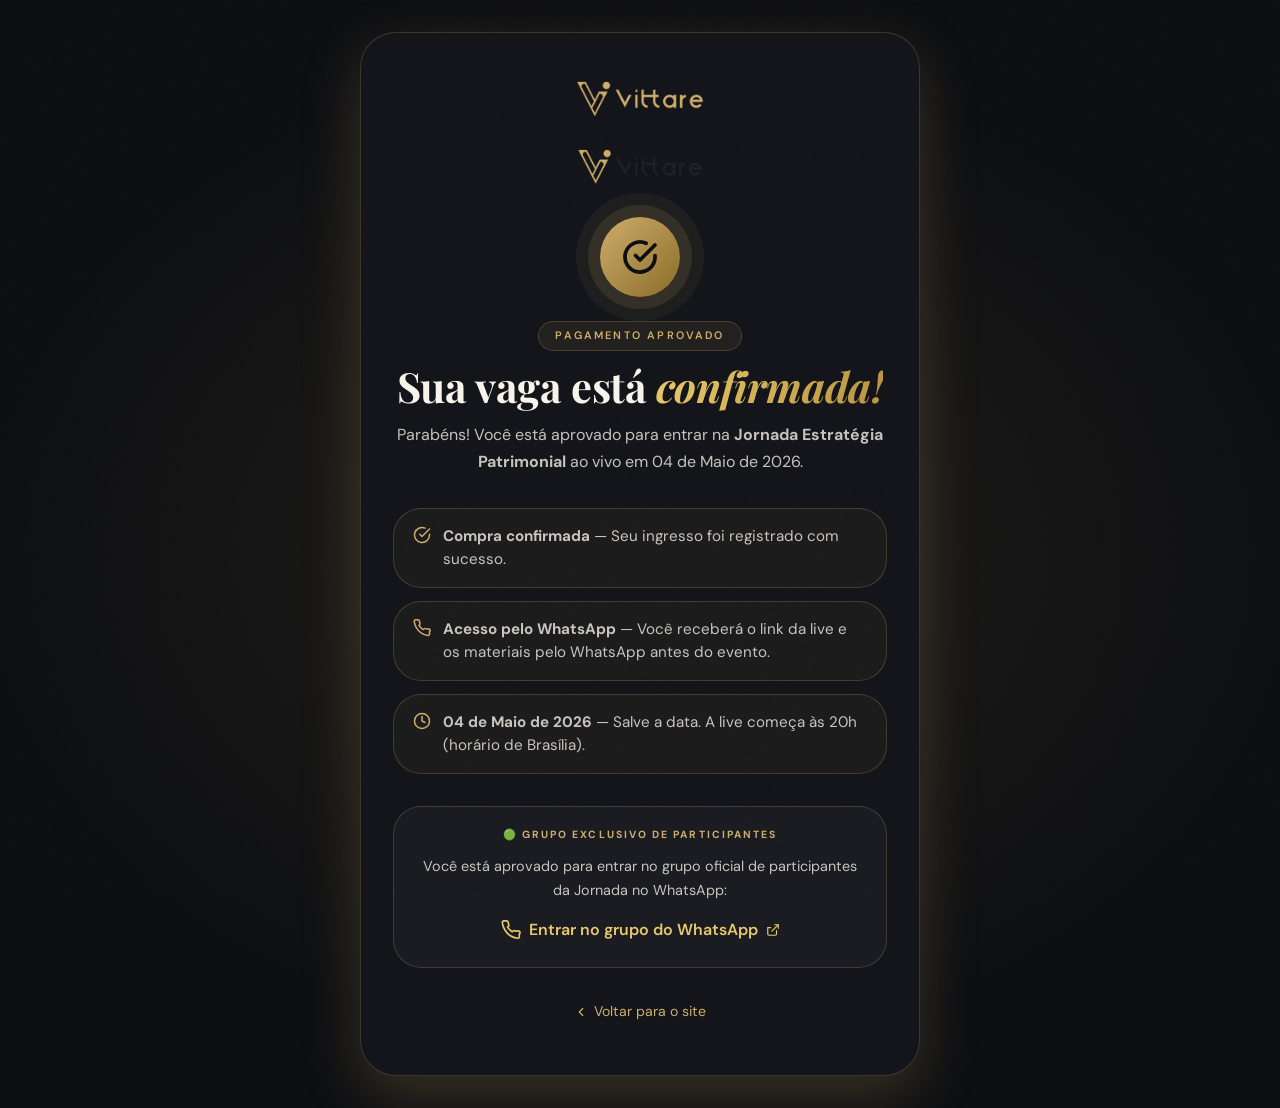
==== confirmacao.html @ de69b5aa "Site Vittare Live V2 Falta Pagamento e subir vídeo." ====
<!DOCTYPE html>
<html lang="pt-BR" data-theme="dark">
<head>
<meta charset="UTF-8"/>
<meta name="viewport" content="width=device-width,initial-scale=1.0"/>
<title>Jornada Estratégia Patrimonial</title>
<link rel="icon" href="[data-uri]" type="image/png"/>
<link rel="preconnect" href="https://fonts.googleapis.com"/>
<link href="https://fonts.googleapis.com/css2?family=Playfair+Display:ital,wght@0,400;0,600;0,700;1,400&family=DM+Sans:wght@300;400;500;600&display=swap" rel="stylesheet"/>
<link rel="stylesheet" href="styles.css"/>
<style>
  .conf-page {
    min-height: 100vh;
    display: flex; flex-direction: column;
    align-items: center; justify-content: center;
    padding: 2rem 1.5rem;
    background: var(--bg-0);
    text-align: center;
    position: relative; overflow: hidden;
  }
  .conf-page::before {
    content: '';
    position: absolute; inset: 0;
    background: radial-gradient(ellipse 80% 70% at 50% 50%, rgba(207,174,107,0.1) 0%, transparent 65%);
    pointer-events: none;
  }
  .conf-card {
    position: relative;
    max-width: 560px; width: 100%;
    background: var(--bg-1);
    border: 1px solid var(--brd-gold);
    border-radius: var(--r-xl);
    padding: 3rem 2rem;
    box-shadow: var(--sh-gold);
    animation: fadeInUp 0.6s ease both;
  }
  .conf-badge {
    width: 80px; height: 80px; border-radius: 50%;
    background: linear-gradient(135deg, var(--gold-400), var(--gold-600));
    display: flex; align-items: center; justify-content: center;
    margin: 0 auto 1.5rem;
    box-shadow: 0 0 0 12px rgba(207,174,107,0.12), 0 0 0 24px rgba(207,174,107,0.06);
    animation: pulse-badge 2.5s ease infinite;
  }
  .conf-badge svg { width: 36px; height: 36px; color: var(--bg-0); }
  @keyframes pulse-badge {
    0%,100% { box-shadow: 0 0 0 12px rgba(207,174,107,0.12), 0 0 0 24px rgba(207,174,107,0.06); }
    50%      { box-shadow: 0 0 0 16px rgba(207,174,107,0.08), 0 0 0 32px rgba(207,174,107,0.03); }
  }
  .conf-card h1 { font-size: clamp(1.8rem,5vw,2.6rem); margin-bottom: .75rem; }
  .conf-card h1 em {
    font-style: italic;
    background: linear-gradient(110deg, var(--gold-300), var(--gold-500));
    -webkit-background-clip: text; -webkit-text-fill-color: transparent;
    background-clip: text;
  }
  .conf-steps {
    margin: 2rem 0;
    display: flex; flex-direction: column; gap: .85rem;
    text-align: left;
  }
  .conf-step {
    display: flex; align-items: flex-start; gap: .75rem;
    padding: 1rem 1.2rem;
    border: 1px solid var(--brd-gold);
    border-radius: var(--r-lg);
    background: rgba(207,174,107,0.05);
  }
  .conf-step svg { color: var(--gold-400); flex-shrink: 0; margin-top: 1px; width: 18px; height: 18px; }
  .conf-step p { font-size: .95rem; line-height: 1.5; }
  .conf-whatsapp-box {
    background: var(--bg-2);
    border: 1px solid var(--brd-gold);
    border-radius: var(--r-lg);
    padding: 1.2rem 1.4rem;
    margin-bottom: 1.5rem;
  }
  .conf-whatsapp-box p.label-sm {
    font-size: .65rem; font-weight: 700; letter-spacing: .2em;
    text-transform: uppercase; color: var(--gold-400); margin-bottom: .6rem;
  }
  /* === LINK DO GRUPO WHATSAPP ===
     Substitua o href abaixo pelo link real do seu grupo */
  .conf-whatsapp-link {
    display: inline-flex; align-items: center; gap: .5rem;
    color: var(--gold-300); font-weight: 600; font-size: 1rem;
    word-break: break-all; transition: opacity .2s;
  }
  .conf-whatsapp-link:hover { opacity: .8; text-decoration: underline; }
  .conf-logo { height: 36px; width: auto; margin: 0 auto 2rem; display: block; }
  .conf-footer { margin-top: 2rem; }
  .conf-footer a {
    color: var(--gold-400); font-size: .88rem;
    text-decoration: none; display: inline-flex; align-items: center; gap: .35rem;
  }
  .conf-footer a:hover { text-decoration: underline; }
</style>
</head>
<body>
<div class="conf-page">
  <div class="conf-card">

    <img src="[data-uri]"  class="conf-logo logo--dark"  alt="Vittare"/>
    <img src="[data-uri]" class="conf-logo logo--light" alt="Vittare"/>

    <div class="conf-badge">
      <svg viewBox="0 0 24 24" fill="none" stroke="currentColor" stroke-width="2.5" stroke-linecap="round" stroke-linejoin="round"><path d="M22 11.08V12a10 10 0 1 1-5.93-9.14"/><polyline points="22 4 12 14.01 9 11.01"/></svg>
    </div>

    <span class="eyebrow" style="display:inline-block;margin-bottom:.75rem">Pagamento aprovado</span>
    <h1>Sua vaga está <em>confirmada!</em></h1>
    <p style="font-size:1rem;margin-bottom:1.5rem">Parabéns! Você está aprovado para entrar na <strong>Jornada Estratégia Patrimonial</strong> ao vivo em 04 de Maio de 2026.</p>

    <div class="conf-steps">
      <div class="conf-step">
        <svg viewBox="0 0 24 24" fill="none" stroke="currentColor" stroke-width="2" stroke-linecap="round" stroke-linejoin="round"><path d="M22 11.08V12a10 10 0 1 1-5.93-9.14"/><polyline points="22 4 12 14.01 9 11.01"/></svg>
        <p><strong>Compra confirmada</strong> — Seu ingresso foi registrado com sucesso.</p>
      </div>
      <div class="conf-step">
        <svg viewBox="0 0 24 24" fill="none" stroke="currentColor" stroke-width="2" stroke-linecap="round" stroke-linejoin="round"><path d="M22 16.92v3a2 2 0 0 1-2.18 2 19.79 19.79 0 0 1-8.63-3.07A19.5 19.5 0 0 1 4.69 12 19.79 19.79 0 0 1 1.61 3.21 2 2 0 0 1 3.58 1h3a2 2 0 0 1 2 1.72c.127.96.361 1.903.7 2.81a2 2 0 0 1-.45 2.11L7.91 8.56a16 16 0 0 0 5.53 5.53l.98-.82a2 2 0 0 1 2.11-.45c.907.339 1.85.573 2.81.7A2 2 0 0 1 22 16.92z"/></svg>
        <p><strong>Acesso pelo WhatsApp</strong> — Você receberá o link da live e os materiais pelo WhatsApp antes do evento.</p>
      </div>
      <div class="conf-step">
        <svg viewBox="0 0 24 24" fill="none" stroke="currentColor" stroke-width="2" stroke-linecap="round" stroke-linejoin="round"><circle cx="12" cy="12" r="10"/><polyline points="12 6 12 12 16 14"/></svg>
        <p><strong>04 de Maio de 2026</strong> — Salve a data. A live começa às 20h (horário de Brasília).</p>
      </div>
    </div>

    <!-- GRUPO WHATSAPP -->
    <div class="conf-whatsapp-box">
      <p class="label-sm">🟢 Grupo exclusivo de participantes</p>
      <p style="font-size:.9rem;margin-bottom:.85rem">Você está aprovado para entrar no grupo oficial de participantes da Jornada no WhatsApp:</p>
      <!-- === SUBSTITUA O HREF PELO LINK REAL DO GRUPO WHATSAPP === -->
      <a class="conf-whatsapp-link" href="COLE_AQUI_O_LINK_DO_GRUPO_WHATSAPP" target="_blank" rel="noopener">
        <svg width="20" height="20" viewBox="0 0 24 24" fill="none" stroke="currentColor" stroke-width="2" stroke-linecap="round" stroke-linejoin="round"><path d="M22 16.92v3a2 2 0 0 1-2.18 2 19.79 19.79 0 0 1-8.63-3.07A19.5 19.5 0 0 1 4.69 12 19.79 19.79 0 0 1 1.61 3.21 2 2 0 0 1 3.58 1h3a2 2 0 0 1 2 1.72c.127.96.361 1.903.7 2.81a2 2 0 0 1-.45 2.11L7.91 8.56a16 16 0 0 0 5.53 5.53l.98-.82a2 2 0 0 1 2.11-.45c.907.339 1.85.573 2.81.7A2 2 0 0 1 22 16.92z"/></svg>
        Entrar no grupo do WhatsApp
        <svg width="14" height="14" viewBox="0 0 24 24" fill="none" stroke="currentColor" stroke-width="2" stroke-linecap="round" stroke-linejoin="round"><path d="M18 13v6a2 2 0 0 1-2 2H5a2 2 0 0 1-2-2V8a2 2 0 0 0 1 0h4"/><polyline points="15 3 21 3 21 9"/><line x1="10" y1="14" x2="21" y2="3"/></svg>
      </a>
    </div>

    <div class="conf-footer">
      <a href="index.html">
        <svg width="14" height="14" viewBox="0 0 24 24" fill="none" stroke="currentColor" stroke-width="2" stroke-linecap="round" stroke-linejoin="round"><polyline points="15 18 9 12 15 6"/></svg>
        Voltar para o site
      </a>
    </div>
  </div>
</div>

<script>
  const t = localStorage.getItem('vt_theme') || 'dark';
  document.documentElement.dataset.theme = t;
</script>
</body>
</html>
---- styles.css ----
/* =============================================================
   VITTARE — LP LIVE  |  styles.css
   Paleta: Dourado luxo + modo claro/escuro
   ============================================================= */

/* ---------- Google Fonts ---------- */
@import url('https://fonts.googleapis.com/css2?family=Playfair+Display:ital,wght@0,400;0,600;0,700;0,900;1,400;1,700&family=DM+Sans:wght@300;400;500;600&display=swap');

/* ---------- Reset ---------- */
*, *::before, *::after { box-sizing: border-box; margin: 0; padding: 0; }
html { scroll-behavior: smooth; font-size: 16px; }
img  { max-width: 100%; display: block; }
a    { text-decoration: none; color: inherit; }

/* =============================================================
   DARK THEME (default)
   ============================================================= */
:root {
  /* Dourados */
  --gold-100: #fdf3dc;
  --gold-200: #f5dfa0;
  --gold-300: #e8c96a;
  --gold-400: #cfae6b;
  --gold-500: #b8943f;
  --gold-600: #8a6c28;
  --gold-700: #5c4718;

  /* Fundo escuro */
  --bg-0:   #0e0f12;
  --bg-1:   #14151a;
  --bg-2:   #1a1c22;
  --bg-3:   #22242c;
  --bg-4:   #2a2d38;

  /* Texto */
  --text-h:  #f8f4ec;
  --text-b:  rgba(248,244,236,0.78);
  --text-m:  rgba(248,244,236,0.52);
  --text-s:  rgba(248,244,236,0.32);

  /* Bordas */
  --brd-gold: rgba(207,174,107,0.22);
  --brd-sub:  rgba(255,255,255,0.07);

  /* Sombras */
  --sh-gold: 0 20px 60px rgba(207,174,107,0.22);
  --sh-card: 0 12px 40px rgba(0,0,0,0.45);
  --sh-glow: 0 0 60px rgba(207,174,107,0.15);

  /* Superfície */
  --surf-a: rgba(255,255,255,0.03);
  --surf-b: rgba(255,255,255,0.055);

  /* Componentes */
  --btn-text: #0e0f12;
  --input-bg: rgba(255,255,255,0.05);
  --overlay:  rgba(0,0,0,0.75);

  /* Transitions */
  --tr: all 0.22s cubic-bezier(0.4,0,0.2,1);

  /* Radius */
  --r-sm: 0.75rem;
  --r-md: 1.25rem;
  --r-lg: 1.75rem;
  --r-xl: 2.25rem;
  --r-full: 999px;
}

/* =============================================================
   LIGHT THEME
   ============================================================= */
[data-theme="light"] {
  --bg-0:   #faf8f4;
  --bg-1:   #f4f0e8;
  --bg-2:   #ede8da;
  --bg-3:   #e5dfc9;
  --bg-4:   #d9d1b8;

  --text-h:  #1a1409;
  --text-b:  rgba(26,20,9,0.78);
  --text-m:  rgba(26,20,9,0.55);
  --text-s:  rgba(26,20,9,0.35);

  --brd-gold: rgba(140,100,30,0.28);
  --brd-sub:  rgba(0,0,0,0.08);

  --sh-gold: 0 20px 60px rgba(140,100,30,0.18);
  --sh-card: 0 8px 32px rgba(0,0,0,0.1);
  --sh-glow: 0 0 60px rgba(140,100,30,0.12);

  --surf-a: rgba(0,0,0,0.03);
  --surf-b: rgba(0,0,0,0.055);

  --btn-text: #faf8f4;
  --input-bg: rgba(0,0,0,0.04);
  --overlay:  rgba(0,0,0,0.6);

  --gold-400: #a0782c;
  --gold-300: #c49840;
  --brd-gold: rgba(140,100,30,0.25);
}

/* =============================================================
   BASE
   ============================================================= */
body {
  background: var(--bg-1);
  color: var(--text-b);
  font-family: 'DM Sans', sans-serif;
  line-height: 1.65;
  min-height: 100vh;
  transition: background 0.35s ease, color 0.35s ease;
  overflow-x: hidden;
}

/* Grain overlay */
body::before {
  content: '';
  position: fixed; inset: 0;
  background-image: url("data:image/svg+xml,%3Csvg viewBox='0 0 256 256' xmlns='http://www.w3.org/2000/svg'%3E%3Cfilter id='noise'%3E%3CfeTurbulence type='fractalNoise' baseFrequency='0.9' numOctaves='4' stitchTiles='stitch'/%3E%3C/filter%3E%3Crect width='100%25' height='100%25' filter='url(%23noise)' opacity='0.025'/%3E%3C/svg%3E");
  pointer-events: none; z-index: 9999; opacity: 0.4;
}

h1, h2, h3, h4 {
  font-family: 'Playfair Display', Georgia, serif;
  color: var(--text-h);
  line-height: 1.1;
  letter-spacing: -0.01em;
}
h1 { font-size: clamp(2.4rem, 6vw, 5rem); }
h2 { font-size: clamp(1.9rem, 4vw, 3.4rem); }
h3 { font-size: clamp(1.3rem, 2.5vw, 2rem); }
p  { font-size: 1.02rem; line-height: 1.72; color: var(--text-b); }

.eyebrow {
  display: inline-flex; align-items: center; gap: 0.5rem;
  padding: 0.32rem 1rem;
  border-radius: var(--r-full);
  border: 1px solid var(--brd-gold);
  background: rgba(207,174,107,0.08);
  color: var(--gold-400);
  font-family: 'DM Sans', sans-serif;
  font-size: 0.68rem; font-weight: 600;
  letter-spacing: 0.2em; text-transform: uppercase;
  margin-bottom: 1.1rem;
}

.container { max-width: 1180px; margin: 0 auto; padding: 0 1.5rem; }
section    { padding: 5.5rem 0; }

/* =============================================================
   THEME TOGGLE
   ============================================================= */
.theme-toggle {
  display: flex; align-items: center; justify-content: center;
  width: 44px; height: 24px;
  border-radius: var(--r-full);
  border: 1.5px solid var(--brd-gold);
  background: var(--bg-3);
  cursor: pointer; position: relative;
  transition: var(--tr); flex-shrink: 0;
}
.theme-toggle::after {
  content: '';
  position: absolute; left: 3px;
  width: 16px; height: 16px;
  border-radius: 50%;
  background: linear-gradient(135deg, var(--gold-300), var(--gold-500));
  transition: transform 0.3s cubic-bezier(0.4,0,0.2,1), background 0.3s ease;
  box-shadow: 0 2px 6px rgba(0,0,0,0.3);
}
[data-theme="light"] .theme-toggle::after {
  transform: translateX(20px);
  background: linear-gradient(135deg, var(--gold-500), var(--gold-700));
}
.theme-toggle__icons {
  display: flex; align-items: center; justify-content: space-between;
  width: 100%; padding: 0 4px; position: relative; z-index: 1;
  pointer-events: none;
}
.theme-toggle__icons svg { width: 9px; height: 9px; color: var(--text-m); }

/* =============================================================
   NAVBAR
   ============================================================= */
.navbar {
  position: sticky; top: 0; z-index: 100;
  background: rgba(14,15,18,0.88);
  backdrop-filter: blur(20px) saturate(1.4);
  border-bottom: 1px solid var(--brd-gold);
  transition: background 0.35s ease;
}
[data-theme="light"] .navbar {
  background: rgba(250,248,244,0.9);
}
.navbar__inner {
  display: flex; align-items: center; justify-content: space-between;
  gap: 1rem; padding: 0.9rem 1.5rem;
  max-width: 1180px; margin: 0 auto;
}
.navbar__logo-wrap {
  display: flex; align-items: center; gap: 0.9rem;
}
/* =============================================
   🖼️  LOGO — Substitua o src pelo caminho da
   sua logo real ou mantenha o base64 abaixo
   ============================================= */
.navbar__logo {
  height: 40px; width: auto;
  filter: drop-shadow(0 2px 8px rgba(207,174,107,0.45));
  transition: filter 0.3s ease;
}
.navbar__logo:hover {
  filter: drop-shadow(0 4px 16px rgba(207,174,107,0.65));
}
.navbar__right {
  display: flex; align-items: center; gap: 1rem;
}
.navbar__progress-bar {
  height: 2px; width: 100%; background: var(--bg-4);
}
.navbar__progress-fill {
  height: 2px;
  background: linear-gradient(90deg, var(--gold-600), var(--gold-300), var(--gold-500));
  width: 0%; transition: width 0.4s ease;
}
.navbar__urgency {
  font-size: 0.67rem; letter-spacing: 0.18em; text-transform: uppercase;
  color: var(--text-m); padding: 0.45rem 1.5rem;
  text-align: center;
  border-top: 1px solid rgba(207,174,107,0.06);
  max-width: 1180px; margin: 0 auto;
}

/* =============================================================
   BUTTONS
   ============================================================= */
.btn {
  display: inline-flex; align-items: center; justify-content: center;
  gap: 0.5rem; padding: 0.9rem 2rem;
  border-radius: var(--r-full);
  font-family: 'DM Sans', sans-serif;
  font-weight: 600; font-size: 0.88rem;
  letter-spacing: 0.06em; text-transform: uppercase;
  cursor: pointer; border: none;
  transition: var(--tr); white-space: nowrap;
}

/* Primary gold */
.btn--primary {
  background: linear-gradient(135deg, var(--gold-300) 0%, var(--gold-500) 55%, var(--gold-600) 100%);
  color: var(--btn-text);
  box-shadow: var(--sh-gold), inset 0 1px 0 rgba(255,255,255,0.2);
  position: relative; overflow: hidden;
}
.btn--primary::before {
  content: ''; position: absolute; inset: 0;
  background: linear-gradient(135deg, rgba(255,255,255,0.15), transparent);
  opacity: 0; transition: opacity 0.22s ease;
}
.btn--primary:hover::before { opacity: 1; }
.btn--primary:hover { transform: translateY(-2px); box-shadow: 0 28px 70px rgba(207,174,107,0.32), inset 0 1px 0 rgba(255,255,255,0.2); }
.btn--primary:active { transform: translateY(0); }

/* Secondary outline */
.btn--secondary {
  background: transparent;
  color: var(--gold-400);
  border: 1.5px solid var(--brd-gold);
}
.btn--secondary:hover {
  background: rgba(207,174,107,0.1);
  border-color: var(--gold-400);
}

/* Tertiary: filled outline for ticket selection */
.btn--tier {
  display: flex; flex-direction: column; align-items: center;
  padding: 1.4rem 1.6rem; border-radius: var(--r-lg);
  border: 2px solid var(--brd-gold);
  background: var(--surf-a);
  color: var(--text-h);
  cursor: pointer; transition: var(--tr);
  text-transform: none; letter-spacing: 0; font-size: 1rem;
  gap: 0.25rem; min-width: 140px;
  position: relative; overflow: hidden;
}
.btn--tier::before {
  content: ''; position: absolute; inset: 0;
  background: linear-gradient(135deg, rgba(207,174,107,0.12), transparent);
  opacity: 0; transition: opacity 0.22s;
}
.btn--tier:hover::before { opacity: 1; }
.btn--tier:hover {
  border-color: var(--gold-400);
  transform: translateY(-3px);
  box-shadow: 0 12px 32px rgba(207,174,107,0.2);
}
.btn--tier.active {
  border-color: var(--gold-300);
  background: linear-gradient(135deg, rgba(207,174,107,0.18), rgba(207,174,107,0.06));
  box-shadow: 0 0 0 3px rgba(207,174,107,0.15), 0 12px 32px rgba(207,174,107,0.18);
}
.btn--tier.active::after {
  content: '✓';
  position: absolute; top: 8px; right: 10px;
  font-size: 0.75rem; color: var(--gold-400);
  font-family: 'DM Sans', sans-serif;
}
.btn--tier__label  { font-weight: 700; font-size: 1rem; }
.btn--tier__price  { font-family: 'Playfair Display', serif; font-size: 1.6rem; font-weight: 700; color: var(--gold-400); line-height: 1; }
.btn--tier__tag    { font-size: 0.7rem; color: var(--text-m); font-weight: 400; }
.btn--tier__badge  {
  position: absolute; top: -1px; left: 50%; transform: translateX(-50%);
  background: linear-gradient(90deg, var(--gold-500), var(--gold-300));
  color: var(--btn-text); font-size: 0.58rem; font-weight: 700;
  letter-spacing: 0.15em; text-transform: uppercase;
  padding: 0.22rem 0.7rem; border-radius: 0 0 var(--r-sm) var(--r-sm);
}

.btn--full  { width: 100%; }
.btn--sm    { padding: 0.55rem 1.3rem; font-size: 0.78rem; }
.btn--lg    { padding: 1.1rem 2.4rem; font-size: 0.96rem; }

/* =============================================================
   CARDS
   ============================================================= */
.card {
  border-radius: var(--r-xl);
  border: 1px solid var(--brd-gold);
  background: var(--surf-a);
  padding: 2rem;
  transition: background 0.35s ease, border-color 0.35s ease;
}
.card--dark  { background: var(--bg-0); }
.card--glass {
  background: var(--surf-b);
  backdrop-filter: blur(12px);
}

/* =============================================================
   HERO
   ============================================================= */
.hero {
  position: relative; overflow: hidden;
  padding: 5.5rem 0 4.5rem;
  background: var(--bg-0);
}
/* =============================================
   🎨 HERO BACKGROUND — troque o gradiente por
   uma imagem: background-image: url('hero.jpg');
   ============================================= */
.hero::before {
  content: '';
  position: absolute; inset: 0;
  background:
    radial-gradient(ellipse 80% 60% at 72% 15%, rgba(207,174,107,0.13) 0%, transparent 55%),
    radial-gradient(ellipse 50% 40% at 15% 80%, rgba(184,148,63,0.08) 0%, transparent 50%),
    radial-gradient(ellipse 100% 50% at 50% 100%, rgba(14,15,18,0.8) 0%, transparent 60%);
  pointer-events: none;
}
.hero__grid {
  position: relative; display: grid;
  gap: 3.5rem; align-items: center;
}
@media(min-width:1024px){ .hero__grid { grid-template-columns: 1.15fr 0.85fr; } }

.hero__badge {
  display: inline-flex; flex-wrap: wrap; align-items: center; gap: 0.6rem;
  padding: 0.45rem 1.1rem; border-radius: var(--r-full);
  border: 1px solid rgba(207,174,107,0.25);
  background: rgba(207,174,107,0.07);
  margin-bottom: 1.6rem; font-size: 0.68rem;
  font-weight: 600; letter-spacing: 0.2em; text-transform: uppercase;
  color: var(--gold-300);
}
.hero__badge .dot {
  width: 6px; height: 6px; border-radius: 50%;
  background: #e05c5c;
  box-shadow: 0 0 0 3px rgba(224,92,92,0.25);
  animation: pulse-dot 1.8s ease infinite;
}
@keyframes pulse-dot {
  0%,100% { box-shadow: 0 0 0 3px rgba(224,92,92,0.25); }
  50%      { box-shadow: 0 0 0 6px rgba(224,92,92,0.1); }
}

.hero h1 em {
  font-style: italic;
  background: linear-gradient(110deg, var(--gold-300) 0%, var(--gold-500) 55%, var(--gold-200) 100%);
  -webkit-background-clip: text; -webkit-text-fill-color: transparent;
  background-clip: text;
}
.hero__bullets {
  margin-top: 2rem;
  border: 1px solid var(--brd-gold);
  background: var(--surf-a);
  border-radius: var(--r-xl); padding: 1.5rem 1.8rem;
  display: flex; flex-direction: column; gap: 0.85rem;
  backdrop-filter: blur(10px);
}
.hero__cta-row { margin-top: 2.2rem; display: flex; flex-wrap: wrap; gap: 1rem; align-items: center; }
.hero__lock {
  display: inline-flex; align-items: center; gap: 0.45rem;
  font-size: 0.83rem; color: var(--text-m);
}
.hero__lock svg { color: var(--gold-400); }

/* =============================================
   📸 EVENT CARD — área de foto/vídeo destacada
   ============================================= */
.event-card {
  border-radius: var(--r-xl);
  border: 1px solid var(--brd-gold);
  background: var(--bg-1);
  overflow: hidden;
  box-shadow: var(--sh-card), var(--sh-glow);
}
/* Área de mídia do evento (foto ou thumbnail) */
.event-card__media {
  /* === 📸 ÁREA DE FOTO DO EVENTO ===
     Coloque aqui a imagem do evento:
     background-image: url('foto-evento.jpg');
     Ou remova o placeholder abaixo e use uma tag <img>
  */
  width: 100%; height: 180px;
  background: linear-gradient(135deg, var(--bg-3) 0%, var(--bg-4) 100%);
  display: flex; align-items: center; justify-content: center;
  position: relative; overflow: hidden;
}
.event-card__media-placeholder {
  display: flex; flex-direction: column; align-items: center; gap: 0.6rem;
  color: var(--text-m);
}
.event-card__media-placeholder svg { width: 36px; height: 36px; color: var(--brd-gold); }
.event-card__media-placeholder p { font-size: 0.75rem; letter-spacing: 0.1em; }
.event-card__body { padding: 1.5rem; }
.event-card__header {
  display: flex; align-items: flex-start;
  justify-content: space-between; gap: 1rem; margin-bottom: 1.2rem;
}
.event-card__name { font-size: 0.62rem; font-weight: 600; letter-spacing: 0.2em; text-transform: uppercase; color: var(--gold-400); margin-bottom: 0.35rem; }
.event-card__title { font-size: 1.25rem; }
.event-card__price-box {
  border-radius: var(--r-md); border: 1px solid var(--brd-gold);
  background: rgba(207,174,107,0.08);
  padding: 0.6rem 0.9rem; text-align: right; flex-shrink: 0;
}
.event-card__price-lbl { font-size: 0.58rem; letter-spacing: 0.18em; text-transform: uppercase; color: var(--text-s); }
.event-card__price-val { font-family: 'Playfair Display', serif; font-size: 1.5rem; font-weight: 700; color: var(--gold-300); line-height: 1; }

.event-card__details { display: grid; gap: 0.5rem; margin-bottom: 1.1rem; }
.event-card__detail {
  display: flex; align-items: center; gap: 0.65rem;
  padding: 0.75rem 0.9rem;
  border: 1px solid var(--brd-sub); border-radius: var(--r-sm);
  background: var(--bg-0);
  font-size: 0.86rem; color: var(--text-b);
}
.event-card__detail svg { color: var(--gold-400); flex-shrink: 0; width: 16px; height: 16px; }

/* =============================================================
   COUNTDOWN (animated flip style)
   ============================================================= */
.countdown-wrap { margin: 1.4rem 0; }
.countdown-lbl {
  font-size: 0.62rem; font-weight: 600; letter-spacing: 0.2em;
  text-transform: uppercase; color: var(--gold-400);
  text-align: center; margin-bottom: 0.75rem;
}
.countdown {
  display: grid; grid-template-columns: repeat(4,1fr); gap: 0.5rem;
}
.cd-unit {
  display: flex; flex-direction: column; align-items: center;
  position: relative;
}
.cd-card {
  width: 100%;
  background: linear-gradient(180deg, var(--bg-3) 0%, var(--bg-2) 100%);
  border: 1px solid var(--brd-gold);
  border-radius: var(--r-md);
  padding: 0.7rem 0.3rem;
  text-align: center;
  position: relative; overflow: hidden;
  box-shadow: 0 4px 12px rgba(0,0,0,0.3);
}
/* shine line */
.cd-card::before {
  content: '';
  position: absolute; top: 50%; left: 0; right: 0;
  height: 1px; background: var(--brd-sub);
}
.cd-card::after {
  content: '';
  position: absolute; top: 0; left: -100%;
  width: 60%; height: 100%;
  background: linear-gradient(90deg, transparent, rgba(255,255,255,0.04), transparent);
  animation: cd-shine 3s ease infinite;
}
@keyframes cd-shine {
  0%   { left: -60%; }
  100% { left: 160%; }
}
.cd-num {
  font-family: 'Playfair Display', serif;
  font-size: 2rem; font-weight: 700;
  color: var(--gold-300); line-height: 1;
  display: block;
  transition: transform 0.18s cubic-bezier(0.4,0,0.2,1), opacity 0.18s ease;
}
.cd-num.flip { transform: rotateX(90deg); opacity: 0; }
.cd-lbl {
  font-size: 0.52rem; letter-spacing: 0.18em; text-transform: uppercase;
  color: var(--text-m); margin-top: 0.35rem;
}

/* =============================================================
   TICKER
   ============================================================= */
.ticker {
  background: linear-gradient(90deg, var(--gold-600), var(--gold-500), var(--gold-400), var(--gold-500), var(--gold-600));
  overflow: hidden; white-space: nowrap; padding: 0.7rem 0;
}
.ticker__track {
  display: inline-flex; min-width: 200%; gap: 2.5rem;
  animation: marquee 32s linear infinite;
}
.ticker__item {
  font-family: 'DM Sans', sans-serif;
  font-size: 0.72rem; font-weight: 700;
  letter-spacing: 0.2em; text-transform: uppercase;
  color: var(--bg-0); flex-shrink: 0;
}
.ticker__sep { color: rgba(0,0,0,0.3); }
@keyframes marquee {
  0%   { transform: translateX(0); }
  100% { transform: translateX(-50%); }
}

/* =============================================================
   SECTION DIVIDER
   ============================================================= */
.divider-gold {
  width: 64px; height: 2px;
  background: linear-gradient(90deg, transparent, var(--gold-400), transparent);
  margin: 1.2rem 0;
}

/* =============================================================
   LEARN CAROUSEL
   ============================================================= */
.carousel-section { background: var(--bg-0); overflow: hidden; }
.carousel-section .eyebrow { margin-bottom: 0.5rem; }

.carousel-track-wrap {
  position: relative; overflow: hidden;
  margin: 2.5rem -1.5rem 0; padding: 0 1.5rem;
  cursor: grab;
}
.carousel-track-wrap:active { cursor: grabbing; }
.carousel-track {
  display: flex; gap: 1.25rem;
  transition: transform 0.45s cubic-bezier(0.25,0.46,0.45,0.94);
  will-change: transform; user-select: none;
}
.learn-card {
  border-radius: var(--r-xl);
  border: 1px solid var(--brd-gold);
  background: linear-gradient(145deg, var(--bg-2) 0%, var(--bg-1) 100%);
  padding: 1.75rem;
  min-width: 280px; max-width: 280px;
  flex-shrink: 0;
  transition: transform 0.22s ease, box-shadow 0.22s ease;
  position: relative; overflow: hidden;
}
.learn-card::before {
  content: '';
  position: absolute; top: 0; left: 0; right: 0; height: 3px;
  background: linear-gradient(90deg, transparent, var(--gold-400), transparent);
  opacity: 0; transition: opacity 0.22s;
}
.learn-card:hover { transform: translateY(-4px); box-shadow: 0 16px 40px rgba(0,0,0,0.35); }
.learn-card:hover::before { opacity: 1; }
.learn-card__num {
  width: 2.8rem; height: 2.8rem;
  border-radius: var(--r-sm);
  background: linear-gradient(135deg, var(--gold-400), var(--gold-600));
  display: flex; align-items: center; justify-content: center;
  font-family: 'Playfair Display', serif;
  font-size: 1rem; font-weight: 700;
  color: var(--bg-0); margin-bottom: 1rem;
  box-shadow: 0 4px 12px rgba(184,148,63,0.3);
}
.learn-card p { font-size: 0.96rem; line-height: 1.6; }

.carousel-controls {
  display: flex; align-items: center; justify-content: center;
  gap: 1rem; margin-top: 1.75rem;
}
.carousel-btn {
  width: 44px; height: 44px;
  border-radius: 50%; border: 1.5px solid var(--brd-gold);
  background: var(--surf-a);
  color: var(--gold-400);
  display: flex; align-items: center; justify-content: center;
  cursor: pointer; transition: var(--tr);
}
.carousel-btn:hover { background: rgba(207,174,107,0.12); border-color: var(--gold-400); }
.carousel-btn svg { width: 18px; height: 18px; }
.carousel-dots { display: flex; gap: 0.4rem; }
.carousel-dot {
  width: 6px; height: 6px; border-radius: 50%;
  background: var(--text-s); cursor: pointer; transition: var(--tr);
}
.carousel-dot.active {
  width: 24px; border-radius: 3px;
  background: linear-gradient(90deg, var(--gold-400), var(--gold-300));
}

/* =============================================================
   GOLDEN HIGHLIGHT BAND
   ============================================================= */
.gold-band {
  background: linear-gradient(135deg, var(--gold-700) 0%, var(--gold-600) 35%, var(--gold-500) 65%, var(--gold-600) 100%);
  padding: 4rem 0; position: relative; overflow: hidden;
}
.gold-band::before {
  content: '';
  position: absolute; inset: 0;
  background: url("data:image/svg+xml,%3Csvg width='60' height='60' viewBox='0 0 60 60' xmlns='http://www.w3.org/2000/svg'%3E%3Cpath d='M30 0L60 30L30 60L0 30Z' fill='none' stroke='rgba(255,255,255,0.04)' stroke-width='1'/%3E%3C/svg%3E") repeat;
}
.gold-band h2 { color: var(--bg-0); }
.gold-band p  { color: rgba(14,15,18,0.75); }
.gold-band .eyebrow {
  border-color: rgba(14,15,18,0.2); background: rgba(14,15,18,0.1); color: var(--bg-0);
}

/* =============================================================
   AUTHORITY
   ============================================================= */
.authority-grid { display: grid; gap: 3rem; align-items: center; }
@media(min-width:1024px){ .authority-grid { grid-template-columns: 1fr 1fr; } }
/* =============================================
   📸 SPEAKER PHOTO — substitua por sua foto:
   .speaker-photo img { ... }
   ============================================= */
.speaker-card {
  border-radius: var(--r-xl);
  border: 1px solid var(--brd-gold);
  background: var(--bg-0);
  overflow: hidden; box-shadow: var(--sh-card);
}
.speaker-card__photo {
  /* === 📸 FOTO DO PALESTRANTE ===
     Remova o placeholder e use: <img src="foto.jpg" alt="...">
     Ou defina: background-image: url('foto.jpg');
  */
  width: 100%; height: 240px;
  background: linear-gradient(135deg, var(--bg-3), var(--bg-4));
  display: flex; align-items: center; justify-content: center;
  color: var(--text-m); font-size: 0.8rem; gap: 0.5rem;
  flex-direction: column;
}
.speaker-card__photo svg { width: 40px; height: 40px; color: var(--brd-gold); }
.speaker-card__body { padding: 1.75rem; }
.mini-cards { display: grid; gap: 1rem; margin-top: 1.75rem; }
@media(min-width:640px){ .mini-cards { grid-template-columns: 1fr 1fr; } }
.mini-card {
  border-radius: var(--r-lg);
  border: 1px solid var(--brd-gold);
  background: var(--surf-a);
  padding: 1.2rem 1.4rem; transition: var(--tr);
}
.mini-card:hover { background: rgba(207,174,107,0.06); }
.mini-card__icon {
  display: flex; align-items: center; gap: 0.5rem;
  color: var(--gold-400); margin-bottom: 0.6rem;
}
.mini-card__icon-lbl { font-size: 0.62rem; font-weight: 700; letter-spacing: 0.18em; text-transform: uppercase; }
.mini-card p { font-size: 0.9rem; }

/* =============================================================
   AUDIENCE / NEGATIVE
   ============================================================= */
.dual-grid { display: grid; gap: 1.5rem; }
@media(min-width:1024px){ .dual-grid { grid-template-columns: 1fr 1fr; } }

.bullet-list { display: flex; flex-direction: column; gap: 0.85rem; margin-top: 1.6rem; }
.bullet-item {
  display: flex; align-items: flex-start; gap: 0.75rem;
}
.bullet-item svg { flex-shrink: 0; margin-top: 2px; width: 18px; height: 18px; color: var(--gold-400); }
.bullet-item p { font-size: 0.97rem; }

/* =============================================================
   TICKET SELECTOR
   ============================================================= */
.ticket-section { background: var(--bg-0); }
.ticket-selector {
  display: flex; flex-wrap: wrap; gap: 1rem;
  margin: 2rem 0 2.5rem; justify-content: center;
}

/* =============================================================
   OFFER / PRICING
   ============================================================= */
.offer-section { background: var(--bg-2); }
.offer-grid { display: grid; gap: 1.5rem; }
@media(min-width:1024px){ .offer-grid { grid-template-columns: 1fr 0.9fr; } }

.price-card {
  border-radius: var(--r-xl);
  border: 1px solid transparent;
  background:
    linear-gradient(var(--bg-1), var(--bg-1)) padding-box,
    linear-gradient(145deg, var(--gold-300), var(--gold-500), var(--gold-700)) border-box;
  padding: 2rem;
  box-shadow: var(--sh-gold);
}
.price-card__amount {
  font-family: 'Playfair Display', serif;
  font-size: clamp(3rem, 8vw, 4.5rem); font-weight: 700;
  background: linear-gradient(120deg, var(--gold-200), var(--gold-400), var(--gold-300));
  -webkit-background-clip: text; -webkit-text-fill-color: transparent;
  background-clip: text; line-height: 1;
  margin: 1.1rem 0 0.3rem;
}
.price-card__sub {
  font-size: 0.65rem; letter-spacing: 0.2em; text-transform: uppercase;
  color: var(--text-m); margin-bottom: 1.4rem;
}
.price-card__box {
  border-radius: var(--r-lg); border: 1px solid var(--brd-sub);
  background: var(--bg-0); padding: 1.1rem 1.3rem; margin-bottom: 1.6rem;
}
.price-card__footer { text-align: center; margin-top: 1.1rem; font-size: 0.78rem; color: var(--text-m); }

.urgency-list { display: flex; flex-direction: column; gap: 0.65rem; margin: 1.1rem 0; }
.urgency-item { display: flex; align-items: flex-start; gap: 0.7rem; }
.urgency-item svg { flex-shrink: 0; margin-top: 2px; width: 15px; height: 15px; color: var(--gold-400); }

/* =============================================================
   DETAIL CARDS
   ============================================================= */
.detail-grid { display: grid; gap: 1rem; margin-top: 2.2rem; }
@media(min-width:640px)  { .detail-grid { grid-template-columns: 1fr 1fr; } }
@media(min-width:1280px) { .detail-grid { grid-template-columns: repeat(4, 1fr); } }
.detail-card {
  border-radius: var(--r-lg); padding: 1.4rem;
  border: 1px solid var(--brd-gold); background: var(--surf-a);
  transition: var(--tr);
}
.detail-card:hover { background: var(--surf-b); }
.detail-card__lbl { font-size: 0.62rem; font-weight: 600; letter-spacing: 0.2em; text-transform: uppercase; color: var(--text-m); margin-bottom: 0.5rem; }
.detail-card__val { font-family: 'Playfair Display', serif; font-size: 1.15rem; color: var(--text-h); }

/* =============================================================
   VIDEO SECTION
   ============================================================= */
/* =============================================
   🎬 VÍDEO — coloque seu vídeo aqui:
   <iframe src="https://www.youtube.com/embed/SEU_ID"
           allowfullscreen></iframe>
   ============================================= */
.video-section { background: var(--bg-2); }
.video-wrap {
  position: relative; border-radius: var(--r-xl);
  overflow: hidden; border: 1px solid var(--brd-gold);
  background: var(--bg-0);
  aspect-ratio: 16/9;
  display: flex; align-items: center; justify-content: center;
  box-shadow: var(--sh-card);
  max-width: 760px; margin: 2.5rem auto 0;
}
.video-wrap iframe {
  position: absolute; inset: 0; width: 100%; height: 100%; border: none;
}
.video-placeholder {
  display: flex; flex-direction: column; align-items: center; gap: 1rem;
  color: var(--text-m);
}
.video-placeholder__btn {
  width: 72px; height: 72px; border-radius: 50%;
  background: linear-gradient(135deg, var(--gold-400), var(--gold-600));
  display: flex; align-items: center; justify-content: center;
  box-shadow: 0 8px 24px rgba(207,174,107,0.35), 0 0 0 0 rgba(207,174,107,0.3);
  animation: play-pulse 2.2s ease infinite;
}
.video-placeholder__btn svg { width: 28px; height: 28px; color: var(--bg-0); margin-left: 4px; }
@keyframes play-pulse {
  0%,100% { box-shadow: 0 8px 24px rgba(207,174,107,0.35), 0 0 0 0   rgba(207,174,107,0.3); }
  50%      { box-shadow: 0 8px 24px rgba(207,174,107,0.35), 0 0 0 20px rgba(207,174,107,0.0); }
}
.video-placeholder p { font-size: 0.88rem; letter-spacing: 0.06em; }

/* =============================================================
   LIVE ACCESS
   ============================================================= */
.live-section {
  background: var(--bg-0);
  border-top: 2px solid var(--gold-500);
  border-bottom: 2px solid var(--gold-500);
}
.live-section__inner { max-width: 680px; margin: 0 auto; text-align: center; }
.live-link-display {
  border: 1px solid var(--brd-gold); border-radius: var(--r-xl);
  background: var(--surf-a); padding: 1.5rem 2rem; margin-top: 1rem;
}
.live-link-display a {
  color: var(--gold-300); font-weight: 600;
  word-break: break-all; font-size: 1rem;
}
.live-locked {
  display: flex; flex-direction: column; align-items: center; gap: 0.7rem;
  padding: 1.75rem; border: 1px dashed rgba(207,174,107,0.3);
  border-radius: var(--r-xl); color: var(--text-m); font-size: 0.9rem;
}
.live-locked svg { color: var(--gold-400); width: 32px; height: 32px; }

/* =============================================================
   CTA FINAL
   ============================================================= */
.cta-final {
  position: relative; overflow: hidden;
  text-align: center; padding: 6.5rem 0;
  background: var(--bg-0);
}
.cta-final::before {
  content: '';
  position: absolute; inset: 0;
  background: radial-gradient(ellipse 80% 70% at 50% 50%, rgba(207,174,107,0.1) 0%, transparent 65%);
  pointer-events: none;
}
.cta-final h2 em {
  font-style: italic;
  background: linear-gradient(110deg, var(--gold-300), var(--gold-500));
  -webkit-background-clip: text; -webkit-text-fill-color: transparent;
  background-clip: text;
}

/* =============================================================
   ADMIN PANEL
   ============================================================= */
.admin-section { background: #0a0b0e; }
.admin-panel {
  border: 1.5px solid var(--brd-gold); border-radius: var(--r-xl);
  max-width: 600px; margin: 2rem auto 0; overflow: hidden;
  background: #0d0e12;
}
.admin-panel__hdr {
  background: rgba(207,174,107,0.08); padding: 0.9rem 1.5rem;
  display: flex; align-items: center; gap: 0.65rem;
  border-bottom: 1px solid var(--brd-gold);
}
.admin-panel__hdr h4 {
  font-family: 'DM Sans', sans-serif; font-size: 0.8rem;
  font-weight: 700; letter-spacing: 0.18em; text-transform: uppercase; color: var(--gold-400);
}
.admin-panel__hdr svg { color: var(--gold-400); width: 15px; height: 15px; }
.admin-panel__body { padding: 1.5rem; display: flex; flex-direction: column; gap: 1rem; }
.admin-panel__row { display: flex; flex-direction: column; gap: 0.4rem; }
.admin-panel__lbl { font-size: 0.67rem; font-weight: 600; letter-spacing: 0.18em; text-transform: uppercase; color: var(--text-m); }
.admin-panel input[type=text], .admin-panel input[type=password] {
  width: 100%; background: var(--input-bg);
  border: 1px solid var(--brd-gold); border-radius: var(--r-md);
  padding: 0.75rem 1rem; color: var(--text-h);
  font-family: 'DM Sans', sans-serif; font-size: 0.9rem; outline: none;
  transition: var(--tr);
}
.admin-panel input:focus { border-color: var(--gold-400); box-shadow: 0 0 0 3px rgba(207,174,107,0.12); }
.admin-panel__actions { display: flex; flex-wrap: wrap; gap: 0.75rem; }
.admin-panel__status {
  font-size: 0.82rem; padding: 0.6rem 1rem;
  border-radius: var(--r-md); background: rgba(207,174,107,0.08);
  border: 1px solid var(--brd-gold); color: var(--gold-400);
  text-align: center; display: none;
}
.admin-panel__status.visible { display: block; }

/* =============================================================
   MODAL
   ============================================================= */
.purchase-overlay {
  position: fixed; inset: 0;
  background: var(--overlay); backdrop-filter: blur(10px);
  z-index: 999; display: flex; align-items: center;
  justify-content: center; padding: 1rem;
  opacity: 0; pointer-events: none; transition: opacity 0.3s ease;
}
.purchase-overlay.active { opacity: 1; pointer-events: auto; }
.purchase-modal {
  background: var(--bg-1); border: 1px solid var(--brd-gold);
  border-radius: var(--r-xl); width: 100%; max-width: 480px;
  max-height: 92vh; overflow-y: auto; padding: 2rem;
  box-shadow: var(--sh-gold);
  transform: translateY(24px); transition: transform 0.3s ease;
  position: relative;
}
.purchase-overlay.active .purchase-modal { transform: translateY(0); }
.purchase-modal__close {
  position: absolute; top: 1rem; right: 1rem;
  background: var(--surf-a); border: 1px solid var(--brd-sub);
  border-radius: 50%; width: 32px; height: 32px;
  color: var(--text-m); cursor: pointer; font-size: 1rem; line-height: 1;
  display: flex; align-items: center; justify-content: center;
  transition: var(--tr);
}
.purchase-modal__close:hover { color: var(--text-h); background: var(--surf-b); }
.purchase-modal h3 { font-size: 1.7rem; margin-bottom: 0.25rem; }
.price-display {
  font-family: 'Playfair Display', serif; font-size: 3rem; font-weight: 700;
  background: linear-gradient(110deg, var(--gold-200), var(--gold-400));
  -webkit-background-clip: text; -webkit-text-fill-color: transparent;
  background-clip: text; line-height: 1; margin: 0.85rem 0 1.4rem;
}
.form-group { display: flex; flex-direction: column; gap: 0.38rem; margin-bottom: 0.9rem; }
.form-group label {
  font-size: 0.67rem; font-weight: 600; letter-spacing: 0.16em;
  text-transform: uppercase; color: var(--text-m);
}
.form-group input {
  background: var(--input-bg); border: 1px solid var(--brd-gold);
  border-radius: var(--r-md); padding: 0.8rem 1rem;
  color: var(--text-h); font-family: 'DM Sans', sans-serif;
  font-size: 0.95rem; outline: none; transition: var(--tr); width: 100%;
}
.form-group input:focus { border-color: var(--gold-400); box-shadow: 0 0 0 3px rgba(207,174,107,0.1); }
.form-group input::placeholder { color: var(--text-s); }
.modal-security {
  display: flex; align-items: center; justify-content: center;
  gap: 0.5rem; margin-top: 1rem;
  font-size: 0.76rem; color: var(--text-m);
}
.modal-security svg { color: var(--gold-400); width: 12px; height: 12px; }

/* =============================================================
   FOOTER
   ============================================================= */
.footer {
  background: var(--bg-0); border-top: 1px solid var(--brd-gold);
  padding: 2.2rem 0;
}
.footer__inner {
  display: flex; flex-wrap: wrap; align-items: center;
  justify-content: space-between; gap: 1rem;
}
.footer__logo { height: 26px; width: auto; opacity: 0.8; }
.footer p { font-size: 0.8rem; color: var(--text-m); }

/* =============================================================
   SCROLL REVEAL
   ============================================================= */
.reveal { opacity: 0; transform: translateY(22px); transition: opacity 0.55s ease, transform 0.55s ease; }
.reveal.visible { opacity: 1; transform: translateY(0); }
.reveal.delay-1 { transition-delay: 0.1s; }
.reveal.delay-2 { transition-delay: 0.22s; }
.reveal.delay-3 { transition-delay: 0.36s; }

/* fade-in on load */
@keyframes fadeInUp {
  from { opacity: 0; transform: translateY(24px); }
  to   { opacity: 1; transform: translateY(0); }
}
.anim-1 { animation: fadeInUp 0.55s ease 0.05s both; }
.anim-2 { animation: fadeInUp 0.55s ease 0.18s both; }
.anim-3 { animation: fadeInUp 0.55s ease 0.32s both; }

/* =============================================================
   RESPONSIVE
   ============================================================= */
@media(max-width:639px) {
  section { padding: 3.5rem 0; }
  .container { padding: 0 1rem; }
  .hero { padding: 3rem 0 2.5rem; }
  .hero__cta-row { flex-direction: column; align-items: stretch; }
  .btn--lg, .btn--full { width: 100%; }
  .ticket-selector { flex-direction: column; align-items: center; }
  .btn--tier { width: 100%; max-width: 320px; flex-direction: row; justify-content: space-between; }
}


/* =============================================================
   LOGO DARK/LIGHT SWITCHING
   ============================================================= */
.logo--dark  { display: block; }
.logo--light { display: none;  }
[data-theme="light"] .logo--dark  { display: none;  }
[data-theme="light"] .logo--light { display: block; }

/* =============================================================
   HERO CENTERED LAYOUT (logo + text centered, card below/side)
   ============================================================= */
.hero .container {
  display: grid;
  gap: 3rem;
  align-items: start;
}
@media(min-width:1024px) {
  .hero .container { grid-template-columns: 1.2fr 0.8fr; align-items: center; }
}
.hero__center { /* left column */ }
.hero__logo-hero {
  margin-bottom: 2rem;
}
/* Logo grande visível no topo do hero */
.hero-logo--dark,
.hero-logo--light {
  max-width: min(420px, 90%);
  height: auto;
  filter: drop-shadow(0 4px 24px rgba(207,174,107,0.35));
}
.hero-logo--dark  { display: block; }
.hero-logo--light { display: none;  }
[data-theme="light"] .hero-logo--dark  { display: none;  }
[data-theme="light"] .hero-logo--light { display: block; }

/* =============================================================
   GOLD TEXT UTILITY
   ============================================================= */
.gold-text {
  background: linear-gradient(110deg, var(--gold-300) 0%, var(--gold-500) 55%, var(--gold-200) 100%);
  -webkit-background-clip: text; -webkit-text-fill-color: transparent;
  background-clip: text;
  font-style: italic;
}

/* =============================================================
   NAVBAR LINKS
   ============================================================= */
.navbar__links {
  display: flex; align-items: center; gap: 1.5rem;
}
.navbar__links a {
  font-size: .82rem; font-weight: 500; color: var(--text-m);
  letter-spacing: .04em; transition: color .2s ease;
  white-space: nowrap;
}
.navbar__links a:hover { color: var(--gold-300); }
@media(max-width:900px) {
  .navbar__links { display: none; }
  .navbar__links.open {
    display: flex; flex-direction: column; align-items: flex-start;
    position: absolute; top: 100%; left: 0; right: 0;
    background: rgba(14,15,18,.97); backdrop-filter: blur(20px);
    border-bottom: 1px solid var(--brd-gold);
    padding: 1.2rem 1.5rem; gap: 1rem; z-index: 200;
  }
}
.mob-menu-btn {
  display: none; background: none; border: none;
  color: var(--text-b); cursor: pointer; padding: .3rem;
}
@media(max-width:900px) { .mob-menu-btn { display: flex; } }

/* =============================================================
   MODAL CHOICE BUTTONS
   ============================================================= */
.modal-choice-btn {
  display: flex; align-items: center; gap: 1rem;
  padding: 1.2rem 1.4rem;
  border-radius: var(--r-lg);
  border: 1.5px solid var(--brd-gold);
  background: var(--surf-a);
  cursor: pointer; width: 100%;
  text-align: left; transition: var(--tr);
  color: var(--text-h);
}
.modal-choice-btn:hover {
  background: rgba(207,174,107,.1);
  border-color: var(--gold-300);
  transform: translateY(-2px);
}
.modal-choice-btn--secondary { opacity: .72; }
.modal-choice-btn--secondary:hover { opacity: 1; }
.modal-choice-btn__icon {
  width: 48px; height: 48px; border-radius: var(--r-md); flex-shrink: 0;
  background: linear-gradient(135deg, var(--gold-400), var(--gold-600));
  display: flex; align-items: center; justify-content: center; color: var(--bg-0);
}
.modal-choice-btn__title  { font-weight: 600; font-size: 1rem; color: var(--text-h); }
.modal-choice-btn__desc   { font-size: .82rem; color: var(--text-m); margin-top: .2rem; }
.modal-choice-btn > svg   { flex-shrink: 0; color: var(--text-m); margin-left: auto; }
.modal-choice-btn--secondary .modal-choice-btn__icon {
  background: linear-gradient(135deg, var(--bg-4), var(--bg-3));
  color: var(--gold-400);
}

/* MODAL BUY BOX */
.modal-buy-box { margin: 1.2rem 0; display: flex; flex-direction: column; gap: .7rem; }
.modal-buy-box__item {
  display: flex; align-items: center; gap: .6rem;
  padding: .75rem 1rem;
  border: 1px solid var(--brd-gold); border-radius: var(--r-md);
  background: rgba(207,174,107,.05); font-size: .9rem; color: var(--text-b);
}
.modal-buy-box__item svg { color: var(--gold-400); flex-shrink: 0; }

/* MODAL BACK */
.modal-back-btn {
  background: none; border: none; color: var(--text-m); cursor: pointer;
  font-size: .82rem; margin-bottom: 1rem; padding: 0;
  display: flex; align-items: center; gap: .3rem; transition: color .2s;
}
.modal-back-btn:hover { color: var(--gold-300); }

/* =============================================================
   FOOTER NAV
   ============================================================= */
.footer__top {
  display: grid; gap: 2.5rem;
  padding-bottom: 2rem;
  border-bottom: 1px solid var(--brd-gold);
  margin-bottom: 1.5rem;
}
@media(min-width:768px) { .footer__top { grid-template-columns: 1.6fr 1fr 1fr; } }
.footer__brand p { font-size: .9rem; color: var(--text-m); margin-top: .85rem; }
.footer__logo { height: 32px; width: auto; margin-bottom: 0; }
.footer__nav { display: flex; flex-direction: column; gap: .6rem; }
.footer__nav-title {
  font-size: .65rem; font-weight: 700; letter-spacing: .2em; text-transform: uppercase;
  color: var(--gold-400); margin-bottom: .4rem;
}
.footer__nav a {
  display: inline-flex; align-items: center; gap: .45rem;
  font-size: .88rem; color: var(--text-m); transition: color .2s;
}
.footer__nav a:hover { color: var(--gold-300); }
.footer__nav a svg  { flex-shrink: 0; }
.footer__cta { display: flex; flex-direction: column; align-items: flex-start; }
.footer__bottom {
  display: flex; flex-wrap: wrap; align-items: center;
  justify-content: space-between; gap: .75rem;
}
.footer__bottom p { font-size: .8rem; color: var(--text-m); }

/* =============================================================
   DUAL GRID
   ============================================================= */
.dual-grid { display: grid; gap: 1.5rem; }
@media(min-width:1024px) { .dual-grid { grid-template-columns: 1fr 1fr; } }

/* =============================================================
   ADMIN PANEL STATUS (inside modal)
   ============================================================= */
#admin-login-msg, #admin-save-msg {
  font-size: .82rem; padding: .6rem 1rem;
  border-radius: var(--r-md); background: rgba(207,174,107,.08);
  border: 1px solid var(--brd-gold); color: var(--gold-400);
  text-align: center; display: none; margin-top: .75rem;
}
#admin-login-msg.visible, #admin-save-msg.visible { display: block; }

/* =============================================================
   SPEAKER PHOTO (real image)
   ============================================================= */
.speaker-card__photo img {
  width: 100%; height: 100%;
  object-fit: cover; object-position: center top;
  display: block;
}
.speaker-card__photo {
  height: 320px;
}

@media(max-width:639px) {
  .hero .container { grid-template-columns: 1fr; }
  .hero-logo--dark, .hero-logo--light { max-width: 85%; }
}
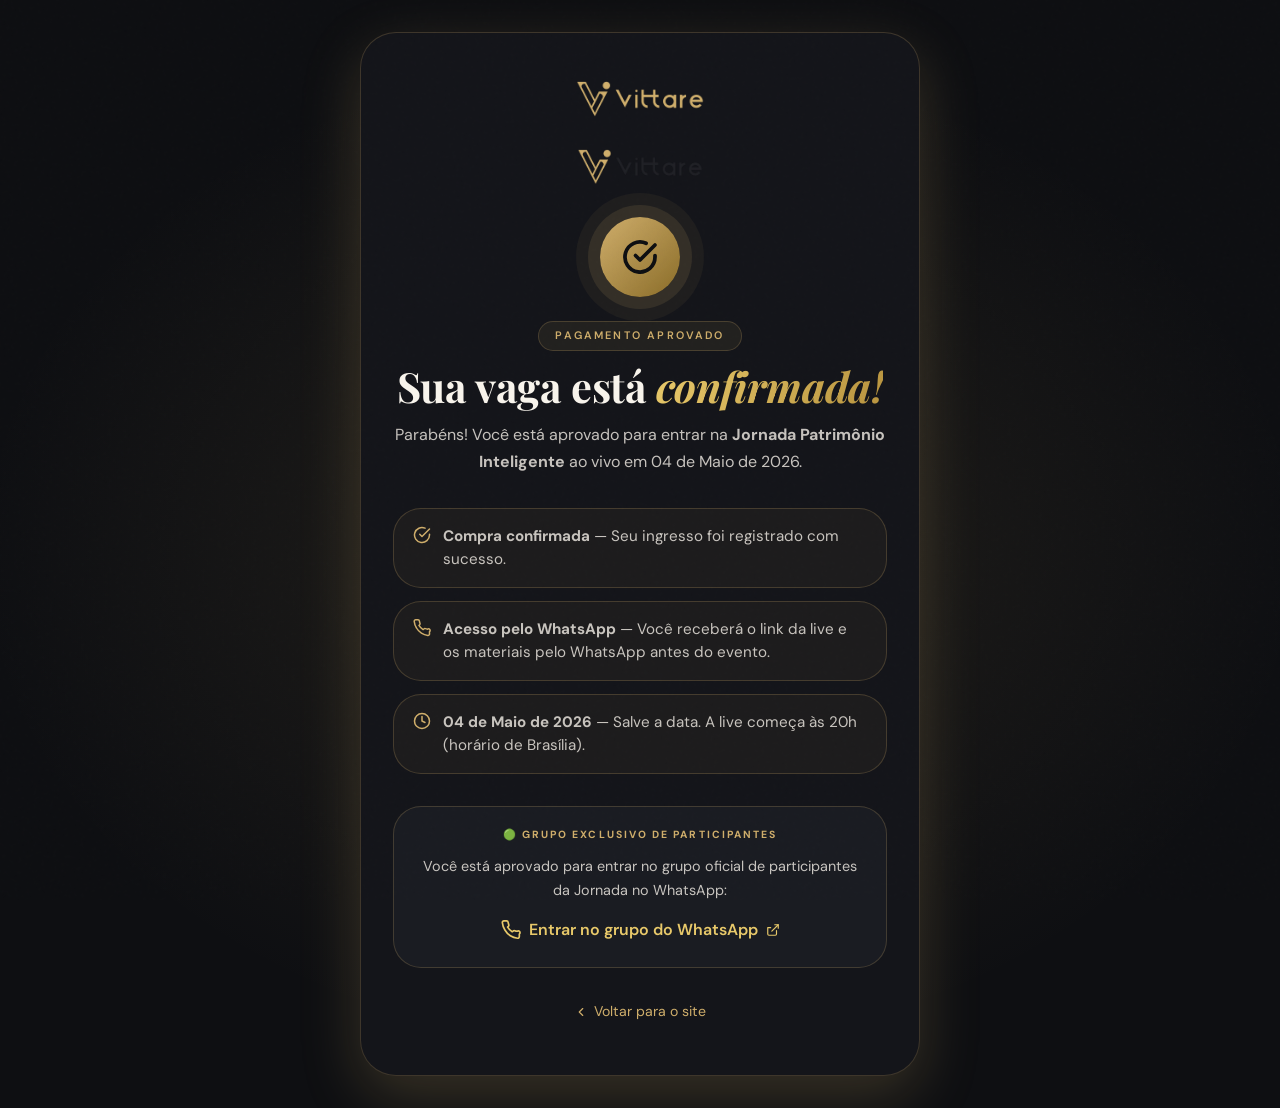
==== commit 01df34b4: "Vittare V3 Agr com login" ====
--- a/confirmacao.html
+++ b/confirmacao.html
@@ -3,7 +3,7 @@
 <head>
 <meta charset="UTF-8"/>
 <meta name="viewport" content="width=device-width,initial-scale=1.0"/>
-<title>Jornada Estratégia Patrimonial</title>
+<title>Jornada Patrimônio Inteligente</title>
 <link rel="icon" href="[data-uri]" type="image/png"/>
 <link rel="preconnect" href="https://fonts.googleapis.com"/>
 <link href="https://fonts.googleapis.com/css2?family=Playfair+Display:ital,wght@0,400;0,600;0,700;1,400&family=DM+Sans:wght@300;400;500;600&display=swap" rel="stylesheet"/>
@@ -109,7 +109,7 @@
 
     <span class="eyebrow" style="display:inline-block;margin-bottom:.75rem">Pagamento aprovado</span>
     <h1>Sua vaga está <em>confirmada!</em></h1>
-    <p style="font-size:1rem;margin-bottom:1.5rem">Parabéns! Você está aprovado para entrar na <strong>Jornada Estratégia Patrimonial</strong> ao vivo em 04 de Maio de 2026.</p>
+    <p style="font-size:1rem;margin-bottom:1.5rem">Parabéns! Você está aprovado para entrar na <strong>Jornada Patrimônio Inteligente</strong> ao vivo em 04 de Maio de 2026.</p>
 
     <div class="conf-steps">
       <div class="conf-step">
@@ -151,5 +151,26 @@
   const t = localStorage.getItem('vt_theme') || 'dark';
   document.documentElement.dataset.theme = t;
 </script>
+
+<script>
+  const KEY_WA_LINK   = 'vt_wa_link';
+  const KEY_WA_STATUS = 'vt_wa_status';
+
+  function checkWARelease() {
+    const status = localStorage.getItem(KEY_WA_STATUS) || 'locked';
+    const link   = localStorage.getItem(KEY_WA_LINK)   || '';
+    if (status === 'unlocked' && link) {
+      document.getElementById('wa-pending').style.display = 'none';
+      document.getElementById('wa-ready').style.display   = 'block';
+      const a = document.getElementById('wa-group-link');
+      a.href = link;
+    } else {
+      document.getElementById('wa-pending').style.display = 'block';
+      document.getElementById('wa-ready').style.display   = 'none';
+    }
+  }
+  checkWARelease();
+  setInterval(checkWARelease, 15000); // check every 15s
+</script>
 </body>
 </html>
--- a/styles.css
+++ b/styles.css
@@ -1168,3 +1168,92 @@
   .hero .container { grid-template-columns: 1fr; }
   .hero-logo--dark, .hero-logo--light { max-width: 85%; }
 }
+
+/* =============================================================
+   SPEAKER FULL LAYOUT
+   ============================================================= */
+.speaker-full-layout {
+  display: grid;
+  gap: 3rem;
+  align-items: center;
+}
+@media(min-width: 900px) {
+  .speaker-full-layout { grid-template-columns: 0.75fr 1.25fr; }
+}
+.speaker-full-photo {
+  border-radius: var(--r-xl);
+  overflow: hidden;
+  border: 1px solid var(--brd-gold);
+  box-shadow: var(--sh-card), var(--sh-glow);
+  max-width: 420px;
+  margin: 0 auto;
+}
+.speaker-full-photo img {
+  width: 100%;
+  height: auto;
+  display: block;
+  object-fit: cover;
+}
+.speaker-full-name {
+  font-size: clamp(2rem, 4vw, 3rem);
+  margin-bottom: .35rem;
+}
+.speaker-full-role {
+  color: var(--gold-400);
+  font-weight: 600;
+  font-size: 1.05rem;
+}
+
+/* =============================================================
+   ADMIN BLOCKS
+   ============================================================= */
+.admin-block {
+  border: 1px solid var(--brd-gold);
+  border-radius: var(--r-lg);
+  padding: 1.1rem 1.3rem;
+  background: var(--surf-a);
+  margin-bottom: 1rem;
+}
+.admin-block__title {
+  display: flex;
+  align-items: center;
+  gap: .5rem;
+  font-family: 'DM Sans', sans-serif;
+  font-size: .7rem;
+  font-weight: 700;
+  letter-spacing: .18em;
+  text-transform: uppercase;
+  color: var(--gold-400);
+  margin-bottom: .6rem;
+}
+.admin-block__title svg { flex-shrink: 0; }
+.admin-toggle-row {
+  display: flex;
+  flex-wrap: wrap;
+  align-items: center;
+  justify-content: space-between;
+  gap: .6rem;
+  margin-top: .75rem;
+}
+.admin-toggle-lbl {
+  font-family: 'DM Sans', sans-serif;
+  font-size: .68rem;
+  font-weight: 600;
+  letter-spacing: .14em;
+  text-transform: uppercase;
+  color: var(--text-m);
+}
+.admin-radios {
+  display: flex;
+  flex-wrap: wrap;
+  gap: 1rem;
+}
+.admin-radio {
+  display: flex;
+  align-items: center;
+  gap: .4rem;
+  cursor: pointer;
+  font-size: .86rem;
+  color: var(--text-b);
+}
+.admin-radio svg { color: var(--text-m); }
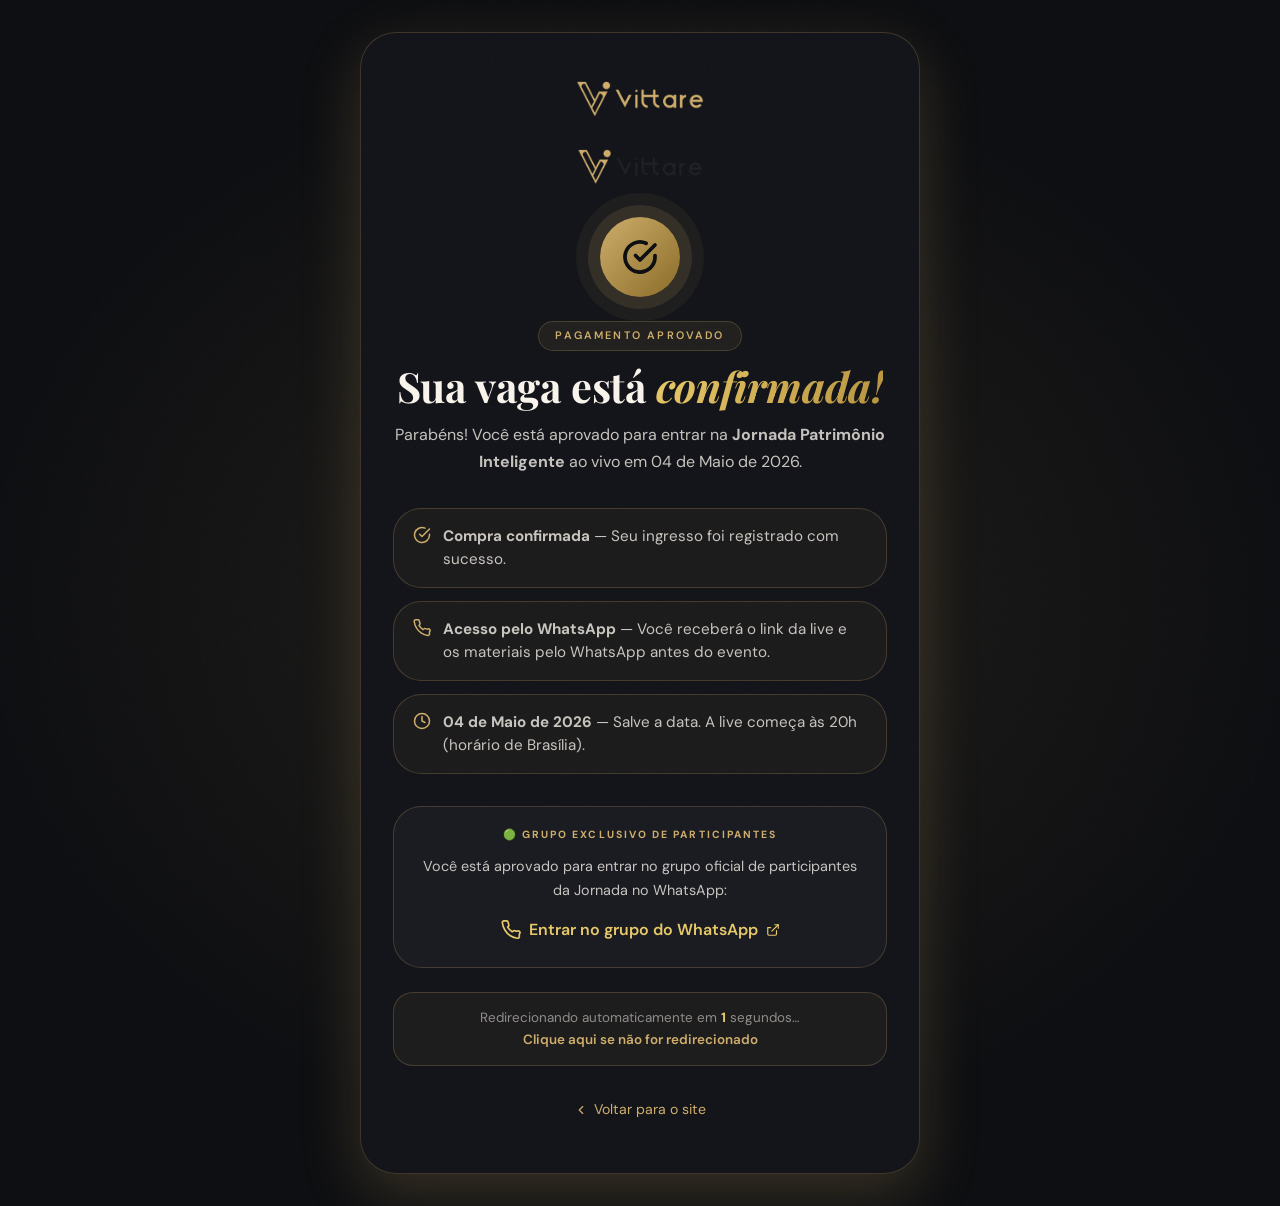
==== commit 0bcc457b: "Vittare Live V5" ====
--- a/confirmacao.html
+++ b/confirmacao.html
@@ -138,7 +138,11 @@
       </a>
     </div>
 
-    <div class="conf-footer">
+    <div style="margin-top:1.25rem;padding:.85rem 1rem;border-radius:var(--r-md);border:1px solid var(--brd-gold);background:rgba(207,174,107,.06);text-align:center;font-size:.84rem;color:var(--text-m)">
+        Redirecionando automaticamente em <strong style="color:var(--gold-300)" id="countdown-txt">3</strong> segundos…
+        <br/><a href="login.html?thanks=1" style="color:var(--gold-400);font-weight:600">Clique aqui se não for redirecionado</a>
+      </div>
+      <div class="conf-footer">
       <a href="index.html">
         <svg width="14" height="14" viewBox="0 0 24 24" fill="none" stroke="currentColor" stroke-width="2" stroke-linecap="round" stroke-linejoin="round"><polyline points="15 18 9 12 15 6"/></svg>
         Voltar para o site
@@ -150,8 +154,17 @@
 <script>
   const t = localStorage.getItem('vt_theme') || 'dark';
   document.documentElement.dataset.theme = t;
+  // Auto-redirect to login thanks screen after 3 seconds
+  let sec = 3;
+  const el = document.getElementById('countdown-txt');
+  const iv = setInterval(() => {
+    sec--;
+    if (el) el.textContent = sec;
+    if (sec <= 0) { clearInterval(iv); window.location.href = 'login.html?thanks=1'; }
+  }, 1000);
 </script>
 
+<!-- WA polling moved to area-cliente.html -->
 <script>
   const KEY_WA_LINK   = 'vt_wa_link';
   const KEY_WA_STATUS = 'vt_wa_status';
